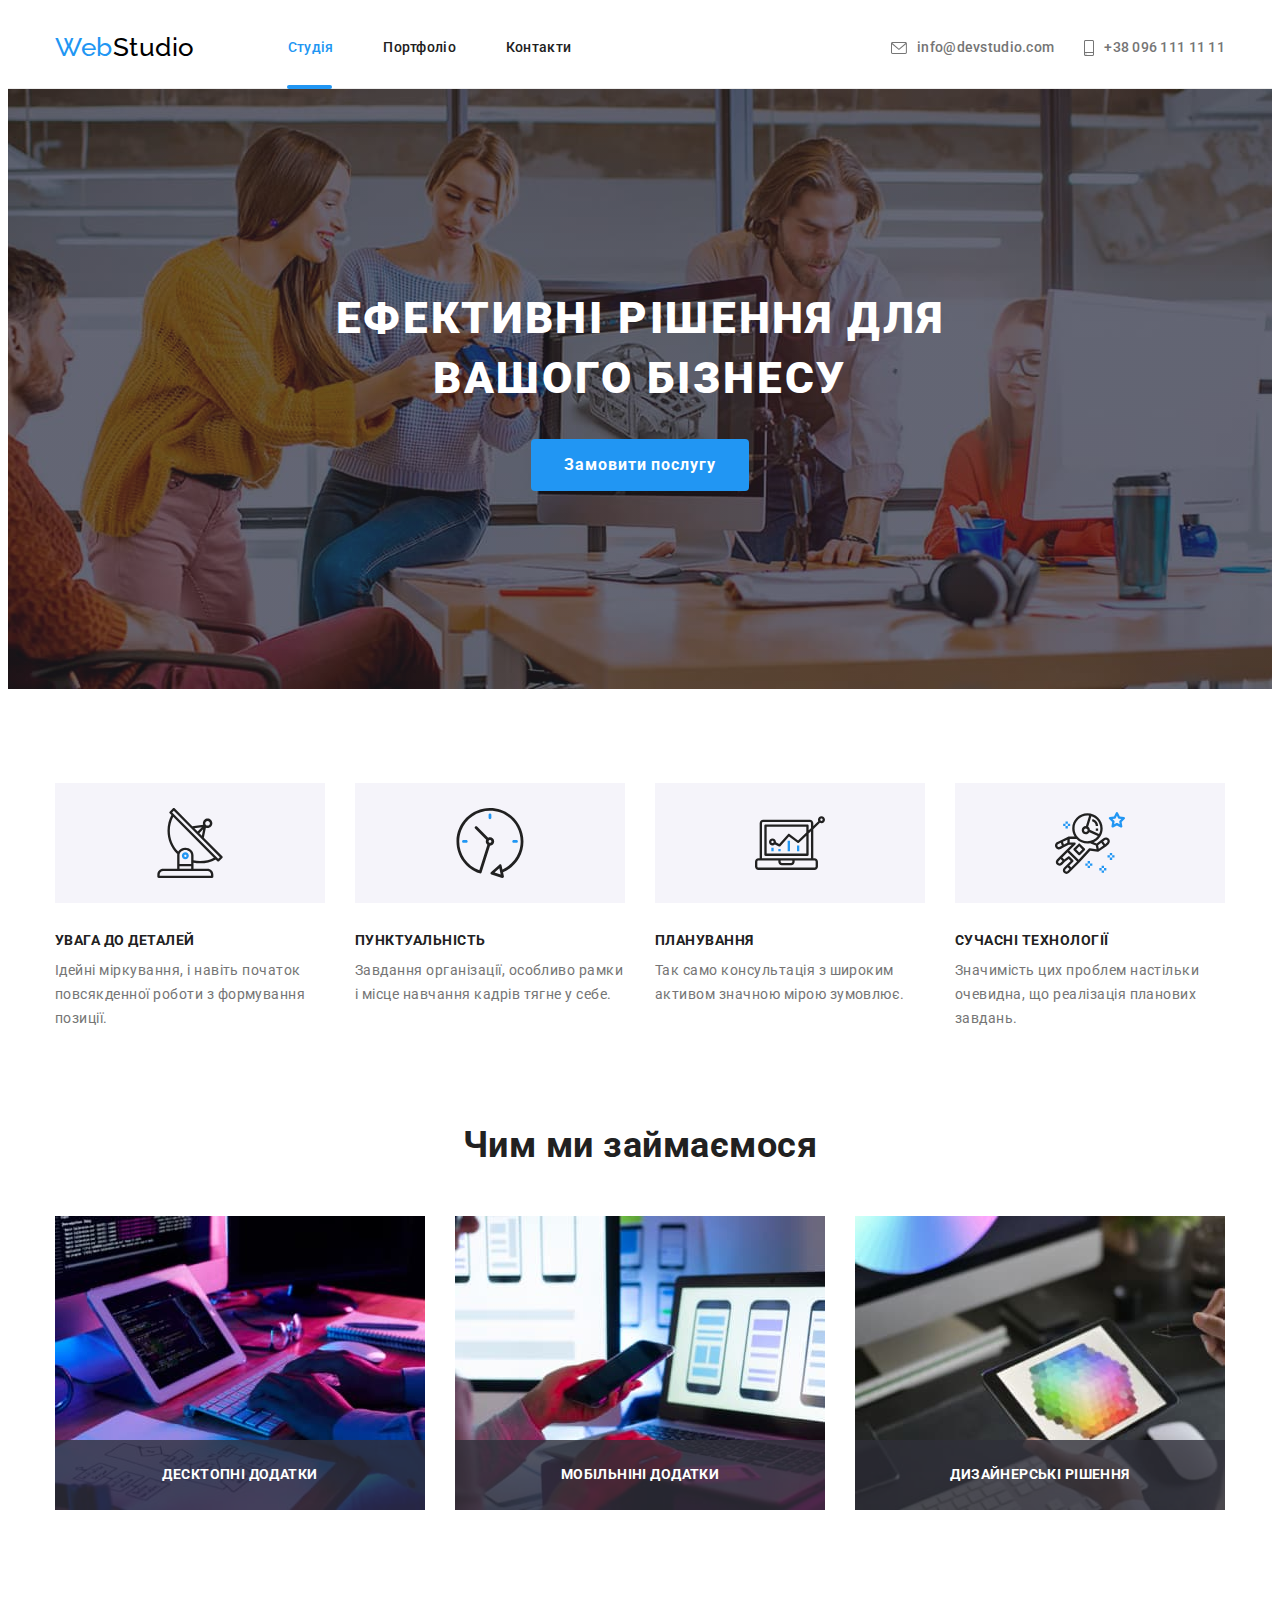
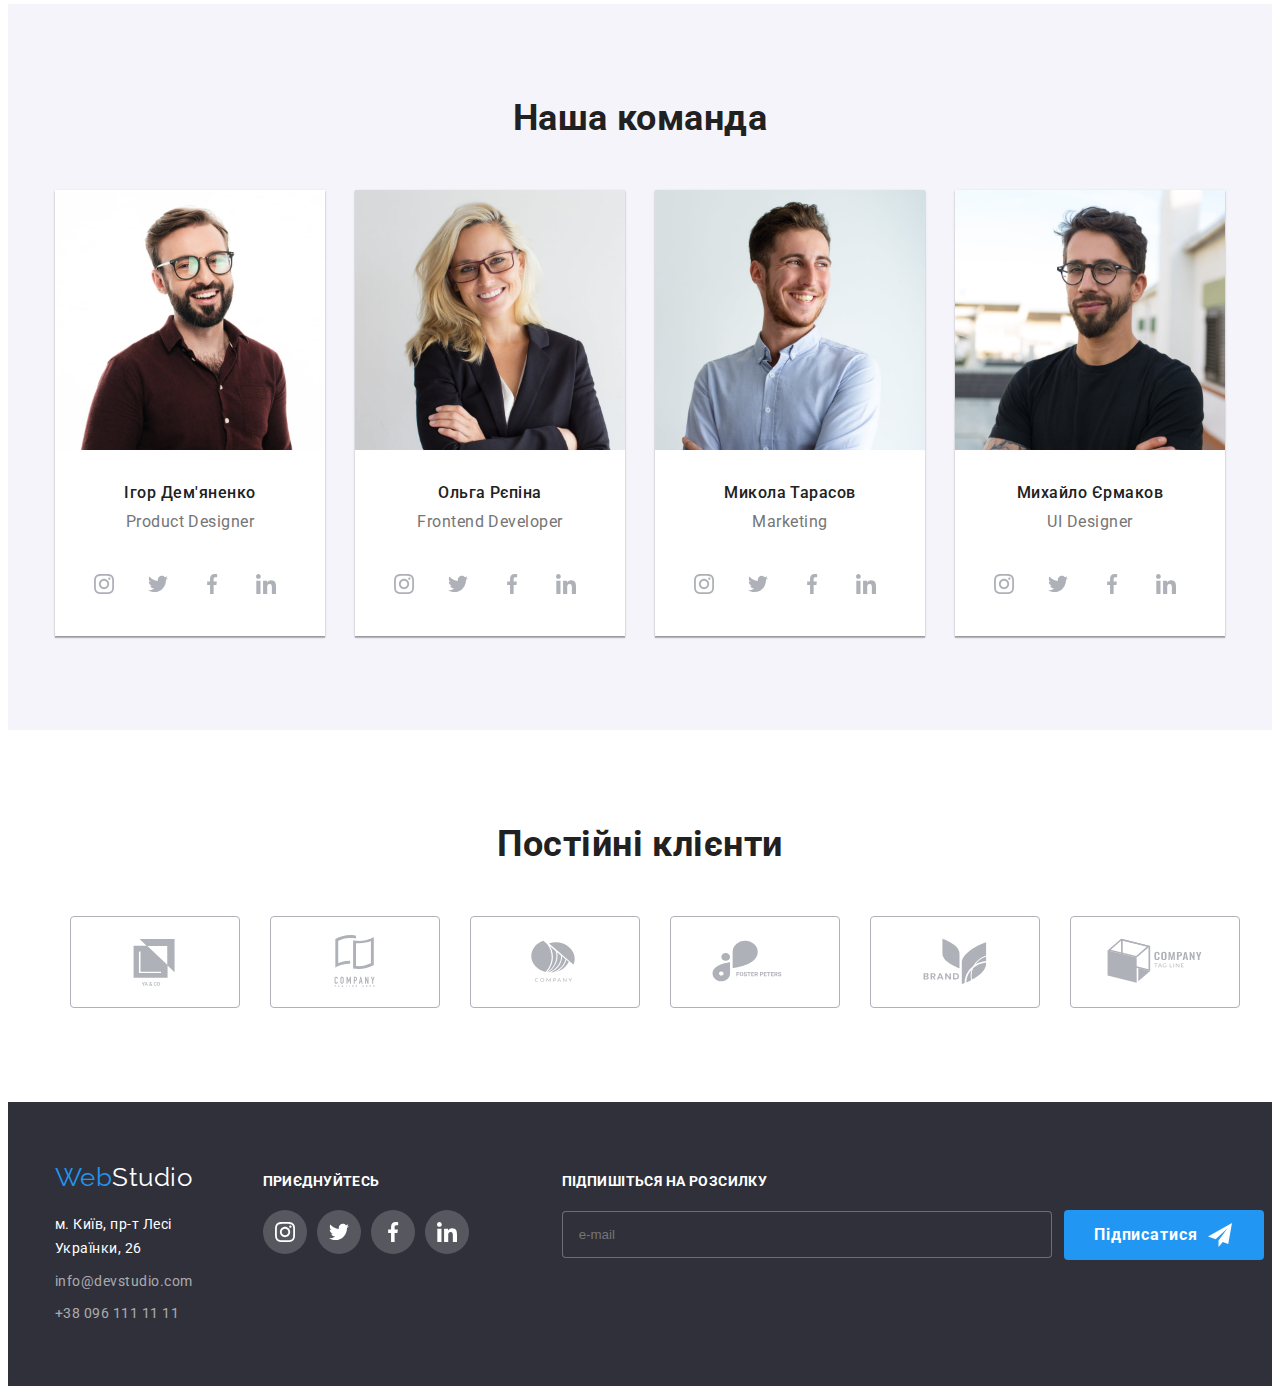
==== index.html @ 470ae4d2 "hw" ====
<!DOCTYPE html>
<html lang="uk">
  <head>
    <meta charset="UTF-8" />
    <meta http-equiv="X-UA-Compatible" content="IE=edge" />
    <meta name="viewport" content="width=device-width, initial-scale=1.0" />
    <title>Document</title>
    <link rel="preconnect" href="https://fonts.googleapis.com" />
    <link rel="preconnect" href="https://fonts.gstatic.com" crossorigin />
    <link
      href="https://fonts.googleapis.com/css2?family=Raleway:wght@700&family=Roboto:wght@400;500;700;900&display=swap"
      rel="stylesheet"
    />
    <link
      rel="stylesheet"
      href="https://cdnjs.cloudflare.com/ajax/libs/modern-normalize/1.1.0/modern-normalize.min.css"
      integrity="sha512-wpPYUAdjBVSE4KJnH1VR1HeZfpl1ub8YT/NKx4PuQ5NmX2tKuGu6U/JRp5y+Y8XG2tV+wKQpNHVUX03MfMFn9Q=="
      crossorigin="anonymous"
      referrerpolicy="no-referrer"
    />
    <link rel="stylesheet" href="./css/styles.css" />
  </head>
  <body>
    <header class="page-header">
      <div class="conteiner main-nav">
        <nav class="site-nav">
          <a href="./index.html" class="logo"><span>Web</span>Studio</a>
          <ul class="site-nav list">
            <li class="site-nav item">
              <a href="./index.html" class="link current">Студія</a>
            </li>
            <li class="site-nav item">
              <a class="site-nav link" href="./portfolio.html">Портфоліо</a>
            </li>
            <li class="site-nav item">
              <a class="site-nav link" href="#">Контакти</a>
            </li>
          </ul>
        </nav>
        <div class="auth-nav">
          <ul class="auth-nav list">
            <li class="auth-nav item">
              <a href="mailto:info@devstudio.com" class="auth-nav link"
                ><svg class="icon-envelope" widht="16" height="12">
                  <use href="./image/sprite.svg#icon-envelope"></use></svg>info@devstudio.com
              </a>
            </li>
            <li class="auth-nav item">
              <a href="tel:+380961111111" class="auth-nav link"
                ><svg class="icon-smartphone" widht="10" height="16">
                  <use href="./image/sprite.svg#icon-smartphone"></use></svg>+38 096 111 11 11
              </a>
            </li>
          </ul>
        </div>
      </div>
    </header>
    <div class="conteiner"></div>
    <!--Main-->
    <main>
      <!--Main content-->
      <!--Герой-->
      <section class="section-hero">
        <div class="conteiner">
          <h1 class="hero-title">ЕФЕКТИВНІ РІШЕННЯ ДЛЯ ВАШОГО БІЗНЕСУ</h1>
          <button data-modal-open type="button" class="button studio">
            Замовити послугу
          </button>
        </div>
      </section>
      <!--УВАГА ДО ДЕТАЛЕЙ-->
      <section class="section-features">
        <div class="conteiner">
          <h2 class="visually-hidden">Наші Особливості</h2>
          <ul class="features-list list">
            <li class="features-item">
              <div class="features-social">
                <svg class="icon-features" widht="70" heigth="70">
                  <use href="./image/sprite.svg#icon-antenna"></use>
                </svg>
              </div>
              <h3 class="title">увага до деталей</h3>
              <p class="text">
                Ідейні міркування, і навіть початок повсякденної роботи з
                формування позиції.
              </p>
            </li>
            <li class="features-item">
              <div class="features-social">
                <svg class="icon-features" widht="70" heigth="70">
                  <use href="./image/sprite.svg#icon-clock"></use>
                </svg>
              </div>
              <h3 class="title">пунктуальність</h3>
              <p class="text">
                Завдання організації, особливо рамки і місце навчання кадрів
                тягне у себе.
              </p>
            </li>
            <li class="features-item">
              <div class="features-social">
                <svg class="icon-features" widht="70" heigth="70">
                  <use href="./image/sprite.svg#icon-diagram"></use>
                </svg>
              </div>
              <h3 class="title">планування</h3>
              <p class="text">
                Так само консультація з широким активом значною мірою зумовлює.
              </p>
            </li>
            <li class="features-item">
              <div class="features-social">
                <svg class="icon-features" widht="70" heigth="70">
                  <use href="./image/sprite.svg#icon-astronaut"></use>
                </svg>
              </div>
              <h3 class="title">сучасні технології</h3>
              <p class="text">
                Значимість цих проблем настільки очевидна, що реалізація
                планових завдань.
              </p>
            </li>
          </ul>
        </div>
      </section>
      <!--Чим ми займаємося-->
      <section class="section-img">
        <div class="conteiner">
          <h3 class="section-title">Чим ми займаємося</h3>
          <ul class="img list">
            <li class="img-item">
              <div class="label">
                <img
                  src="./image/box11.jpg"
                  alt="Стіл з клавіатурою"
                  width="370"
                />
                <div class="label-box">
                  <p class="label-text">десктопні додатки</p>
                </div>
              </div>
            </li>
            <li class="img-item">
              <div class="label">
                <img
                  src="./image/box2.jpg"
                  alt="Ноутбук і телефон"
                  width="370"
                />
                <div class="label-box">
                  <p class="label-text">мобільніні додатки</p>
                </div>
              </div>
            </li>
            <li class="img-item">
              <div class="label">
                <img src="./image/box3.jpg" alt="Планшет" width="370" />
                <div class="label-box">
                    <p class="label-text">дизайнерські рішення</p>
                </div>
              </div>
            </li>
          </ul>
        </div>
      </section>
      <!--Наша команда-->
      <section class="section-work">
        <div class="conteiner">
          <h2 class="section-title">Наша команда</h2>
          <ul class="work-list list">
            <li class="work-item">
              <img
                class="work-img"
                src="./image/teamcard1.jpg"
                alt="Ігор Дем'яненко"
                width="270"
              />
              <h3 class="title">Ігор Дем'яненко</h3>
              <p class="text">Product Designer</p>
              <div class="studio-item-content">
                <ul class="studio-social-list list">
                  <li class="studio-social-items">
                    <a class="studio-social-links" href="">
                      <svg class="studio-social-icon" widht="20" heigth="20">
                        <use href="./image/sprite.svg#icon-instagram"></use>
                      </svg>
                    </a>
                  </li>
                  <li class="studio-social-items">
                    <a class="studio-social-links" href="">
                      <svg class="studio-social-icon" widht="20" heigth="20">
                        <use href="./image/sprite.svg#icon-twitter"></use>
                      </svg>
                    </a>
                  </li>
                  <li class="studio-social-items">
                    <a class="studio-social-links" href="">
                      <svg class="studio-social-icon" widht="20" heigth="20">
                        <use href="./image/sprite.svg#icon-facebook"></use>
                      </svg>
                    </a>
                  </li>
                  <li class="studio-social-items">
                    <a class="studio-social-links" href="">
                      <svg class="studio-social-icon" widht="20" heigth="20">
                        <use href="./image/sprite.svg#icon-linkedin"></use>
                      </svg>
                    </a>
                  </li>
                </ul>
              </div>
            </li>
            <li class="work-item">
              <img
                class="work-img"
                src="./image/teamcard2.jpg"
                alt="Ольга Рєпіна"
                width="270"
              />
              <h3 class="title">Ольга Рєпіна</h3>
              <p class="text">Frontend Developer</p>
              <div class="studio-item-content">
                <ul class="studio-social-list list">
                  <li class="studio-social-items">
                    <a class="studio-social-links" href="">
                      <svg class="studio-social-icon" widht="20" heigth="20">
                        <use href="./image/sprite.svg#icon-instagram"></use>
                      </svg>
                    </a>
                  </li>
                  <li class="studio-social-items">
                    <a class="studio-social-links" href="">
                      <svg class="studio-social-icon" widht="20" heigth="20">
                        <use href="./image/sprite.svg#icon-twitter"></use>
                      </svg>
                    </a>
                  </li>
                  <li class="studio-social-items">
                    <a class="studio-social-links" href="">
                      <svg class="studio-social-icon" widht="20" heigth="20">
                        <use href="./image/sprite.svg#icon-facebook"></use>
                      </svg>
                    </a>
                  </li>
                  <li class="studio-social-items">
                    <a class="studio-social-links" href="">
                      <svg class="studio-social-icon" widht="20" heigth="20">
                        <use href="./image/sprite.svg#icon-linkedin"></use>
                      </svg>
                    </a>
                  </li>
                </ul>
              </div>
            </li>
            <li class="work-item">
              <img
                class="work-img"
                src="./image/teamcard3.jpg"
                alt="Микола Тарасов"
                width="270"
              />
              <h3 class="title">Микола Тарасов</h3>
              <p class="text">Marketing</p>
              <div class="studio-item-content">
                <ul class="studio-social-list list">
                  <li class="studio-social-items">
                    <a class="studio-social-links" href="">
                      <svg class="studio-social-icon" widht="20" heigth="20">
                        <use href="./image/sprite.svg#icon-instagram"></use>
                      </svg>
                    </a>
                  </li>
                  <li class="studio-social-items">
                    <a class="studio-social-links" href="">
                      <svg class="studio-social-icon" widht="20" heigth="20">
                        <use href="./image/sprite.svg#icon-twitter"></use>
                      </svg>
                    </a>
                  </li>
                  <li class="studio-social-items">
                    <a class="studio-social-links" href="">
                      <svg class="studio-social-icon" widht="20" heigth="20">
                        <use href="./image/sprite.svg#icon-facebook"></use>
                      </svg>
                    </a>
                  </li>
                  <li class="studio-social-items">
                    <a class="studio-social-links" href="">
                      <svg class="studio-social-icon" widht="20" heigth="20">
                        <use href="./image/sprite.svg#icon-linkedin"></use>
                      </svg>
                    </a>
                  </li>
                </ul>
              </div>
            </li>
            <li class="work-item">
              <img
                class="work-img"
                src="./image/teamcard4.jpg"
                alt="Михайло Єрмаков"
                width="270"
              />
              <h3 class="title">Михайло Єрмаков</h3>
              <p class="text">UI Designer</p>
              <div class="studio-item-content">
                <ul class="studio-social-list list">
                  <li class="studio-social-items">
                    <a class="studio-social-links" href="">
                      <svg class="studio-social-icon" widht="20" heigth="20">
                        <use href="./image/sprite.svg#icon-instagram"></use>
                      </svg>
                    </a>
                  </li>
                  <li class="studio-social-items">
                    <a class="studio-social-links" href="">
                      <svg class="studio-social-icon" widht="20" heigth="20">
                        <use href="./image/sprite.svg#icon-twitter"></use>
                      </svg>
                    </a>
                  </li>
                  <li class="studio-social-items">
                    <a class="studio-social-links" href="">
                      <svg class="studio-social-icon" widht="20" heigth="20">
                        <use href="./image/sprite.svg#icon-facebook"></use>
                      </svg>
                    </a>
                  </li>
                  <li class="studio-social-items">
                    <a class="studio-social-links" href="">
                      <svg class="studio-social-icon" widht="20" heigth="20">
                        <use href="./image/sprite.svg#icon-linkedin"></use>
                      </svg>
                    </a>
                  </li>
                </ul>
              </div>
            </li>
          </ul>
        </div>
      </section>
      <!-- Постійні клієнти -->
      <section class="section-client">
        <div class="conteiner">
          <h2 class="section-title">Постійні клієнти</h2>
          <ul class="client-list list">
            <li class="client-item">
              <a class="client-link" href="">
                <svg class="icon-client" widht="106" heigth="60">
                  <use href="./image/sprite.svg#icon-Logo1"></use>
                </svg>
              </a>
            </li>
            <li class="client-item">
              <a class="client-link" href="">
                <svg class="icon-client" widht="106" heigth="60">
                  <use href="./image/sprite.svg#icon-Logo2"></use>
                </svg>
              </a>
            </li>
            <li class="client-item">
              <a class="client-link" href="">
                <svg class="icon-client" widht="106" heigth="60">
                  <use href="./image/sprite.svg#icon-Logo3"></use>
                </svg>
              </a>
            </li>
            <li class="client-item">
              <a class="client-link" href="">
                <svg class="icon-client" widht="106" heigth="60">
                  <use href="./image/sprite.svg#icon-Logo4"></use>
                </svg>
              </a>
            </li>
            <li class="client-item">
              <a class="client-link" href="">
                <svg class="icon-client" widht="106" heigth="60">
                  <use href="./image/sprite.svg#icon-Logo5"></use>
                </svg>
              </a>
            </li>
            <li class="client-item">
              <a class="client-link" href="">
                <svg class="icon-client" widht="106" heigth="60">
                  <use href="./image/sprite.svg#icon-Logo6"></use>
                </svg>
              </a>
            </li>
          </ul>
        </div>
      </section>
    </main>
    <!--Footer-->
    <footer class="footer">
      <div class="conteiner social">
        <div class="footer-social">
          <a href="./index.html" class="logo footer"><span>Web</span>Studio</a>
          <address class="address">
            <ul class="footer list">
              <li class="footer-item">
                <a
                  href="https://goo.gl/maps/CPtrU1FHBa2aNyZL9"
                  target="_blank"
                  rel="noopener noreferrer nofollow"
                  class="link"
                  >м. Київ, пр-т Лесі Українки, 26</a
                >
              </li>
              <li class="footer-item">
                <a href="mailto:info@devstudio.com" lang="en" class="link-info"
                  >info@devstudio.com</a
                >
              </li>
              <li class="footer-item">
                <a href="tel:+380961111111" class="link-info"
                  >+38 096 111 11 11</a
                >
              </li>
            </ul>
          </address>
        </div>
        <div class="footer-social second">
          <p class="footer-social-title">приєднуйтесь</p>
          <ul class="footer-social-list list">
            <li class="footer-social-items">
              <a class="footer-social-link" href="">
                <svg class="footer-social-icon" widht="20" heigth="20">
                  <use href="./image/sprite.svg#icon-instagram"></use>
                </svg>
              </a>
            </li>
            <li class="footer-social-items">
              <a class="footer-social-link" href="">
                <svg class="footer-social-icon" widht="20" heigth="20">
                  <use href="./image/sprite.svg#icon-twitter"></use>
                </svg>
              </a>
            </li>
            <li class="footer-social-items">
              <a class="footer-social-link" href="">
                <svg class="footer-social-icon" widht="20" heigth="20">
                  <use href="./image/sprite.svg#icon-facebook"></use>
                </svg>
              </a>
            </li>
            <li class="footer-social-items">
              <a class="footer-social-link" href="">
                <svg class="footer-social-icon" widht="20" heigth="20">
                  <use href="./image/sprite.svg#icon-linkedin"></use>
                </svg>
              </a>
            </li>
          </ul>
        </div>
        <form class="footer-form-contact">
        <p class="footer-contact-title">підпишіться на розсилку</p>
        <div class="footer-contact">
        <label for="name"></label>
        <input class="footer-input" type="text" name="e-mail" id="e-mail" placeholder="e-mail" class="footer-contact-mail" />
        <button type="submit" class="footer-btn">Підписатися
          <svg class="icon-send">
            <use href="./image/sprite.svg#icon-send" 
            width="24" 
            height="24"></use>
          </svg>
        </button>
      </div>
      </form>
      </div>
    </footer>
    <div class="backdrop is-hidden" data-modal>
      <div class="modal">
        <form class="form">
          <h2 class="form-title">Залиште свої дані, ми вам передзвонимо</h2>
          <div class="form-group">
            <label for="name" class="form-label">Ім'я</label>
            <input class="form-input" type="text" name="name" id="name" />
          <svg class="icon-modal">
            <use href="./image/sprite.svg#icon-person" 
            width="18" 
            height="18">
          </use>
          </svg>
          </div>
          <div class="form-group">
          <label for="tel" class="form-label">Телефон</label>
          <input class="form-input" type="text" name="tel" id="tel">
          <svg class="icon-modal">
            <use href="./image/sprite.svg#icon-phone" 
            width="18" 
            height="18">
          </use>
          </svg>
          </div> 
          <div class="form-group">
          <label for="e-mail" class="form-label">Пошта</label>
          <input class="form-input" type="text" name="e-mail" id="e-mail" />
          <svg class="icon-modal">
            <use href="./image/sprite.svg#icon-email" 
            width="18" 
            height="18">
          </use>
          </svg>
          </div> 
          <div class="form-group">
          <label class="form-comment" for="comment" class="form-label">Коментар</label>
          <textarea class="textarea" 
          name="comment" id="comment" rows="10" 
          placeholder="Введіть текст"></textarea>
          </div>
          <label class="form-checkbox">
          <input  class="checkbox" type="checkbox" name="" value="" />
          <span class="icon"></span>
          <label for="" class="checkbox-text">Погоджуюся з розсилкою та приймаю
            <a class="checkbox-link"  href="">Умови договору</a></label>
          </label>
          <div class="submit">
          <button class="submit-btn" type="submit">Відправити</button>
          </div>
        </form>
        <button type="button" class="modal-btn" data-modal-close>
          <svg class="icon-close">
            <use
              href="./image/sprite.svg#icon-close"
              width="18"
              height="18"
            ></use>
          </svg>
        </button>
      </div>
    </div>
    <script src="./modal/modal.js"></script>
  </body>
</html>
---- css/styles.css ----
/* Styles Index */

/*колір основного тексту-заголовки #212121 */
/*вторинний колір тексту #757575 */
/*білий #FFFFFF */
/*голубий акцент кнопка #2196F3 */
/*голубий та чорний верх лого #2196F3 #000000 */
/*голубий та білий низ лого #2196F3 #FFFFFF*/
/*  */

:root {
  --primary-text-color: #757575;
  --title-text-color: #212121;
  --accent-color: #2196f3;
  --primary-bg-color: #ffffff;
  --primary-section-color: #f5f5f5;
  --section-bg-color: #f5f4fa;
  --logo-color: #000000;
  --section-color: #2f303a;
  --footer-link-color: rgba(255, 255, 255, 0.6);
  --button-color: #188ce8;
  --border-color: #eeeeee;
  --header-border-color: #ececec;
  --social-color: #afb1b8;
  --transition-time: 250ms cubic-bezier(0.4, 0, 0.2, 1);
}

p,
h1,
h2,
h3,
h4,
h5,
h6 {
  margin: 0;
}

ul {
  margin: 0;
  padding-left: 0;
}

address {
  font-style: normal;
}

html {
  box-sizing: border-box;
}
*,
*::before,
*::after {
  box-sizing: inherit;
}
.conteiner {
  max-width: 1200px;
  padding-left: 15px;
  padding-right: 15px;
  margin-left: auto;
  margin-right: auto;
  /* outline: 2px solid aqua; */
}

body {
  background-color: var(--primary-bg-color);
  color: var(--primary-text-color);
  font-family: "Roboto", sans-serif;
  letter-spacing: 0.03em;
}

.logo {
  padding-top: 24px;
  padding-bottom: 25px;
  color: var(--logo-color);
  font-family: "Raleway", sans-serif;
  font-size: 26px;
  line-height: 1.19;
  text-decoration: none;
}
.site-nav .logo {
  color: var(--logo-color);
  font-family: "Raleway", sans-serif;
  font-size: 26px;
  line-height: 1.19;
  text-decoration: none;
}
.logo > span {
  color: var(--accent-color);
}

.logo > span {
  color: var(--accent-color);
}

.list {
  list-style: none;
  text-decoration: none;
  padding: 0;
  margin: 0;
}

.visually-hidden {
  position: absolute;
  white-space: nowrap;
  width: 1px;
  height: 1px;
  overflow: hidden;
  border: 0;
  padding: 0;
  clip-path: inset(100%);
  clip: rect(0 0 0 0);
  margin: -1px;
}
/* Page haader /////////////////// */
.page-header {
  border-bottom: 1px solid var(--header-border-color);
}

/* //////////////////////////////////////////////////// */
/* Site Nav */

.main-nav {
  display: flex;
  align-items: center;
}

.site-nav {
  display: flex;
  align-items: center;
}

.site-nav .logo {
  display: flex;
  margin-right: 93px;
}

.site-nav .list {
  display: flex;
  /* gap: 50px; */
}

.site-nav.item {
  margin-right: 50px;
}
.site-nav.item:last-child {
  margin-right: 0;
}

.site-nav.link {
  display: block;
  padding-top: 32px;
  padding-bottom: 32px;
  transition: transform var(--transition-time), color var(--transition-time);
}

.site-nav.link {
  transition: color var(--transition-time);
}

.link.current {
  position: relative;
}

.current::after {
  content: "";
  position: absolute;
  left: 0px;
  top: 78px;
  display: block;
  margin: -1px;
  width: 100%;
  height: 4px;
  background: #2196f3;
  border-radius: 2px;
  transition: transform var(--transition-time);
}

.site-nav a {
  color: var(--title-text-color);
  font-weight: 500;
  font-size: 14px;
  line-height: 1.14;
  letter-spacing: 0.02em;
  text-decoration: none;
  transition: transform var(--transition-time), color var(--transition-time);
}

.site-nav .link.current {
  display: block;
  padding-top: 32px;
  padding-bottom: 32px;
  color: var(--accent-color);
}

.site-nav .link.current:hover,
.site-nav .link.current:focus {
  color: inherit;
  color: var(--accent-color);
}

.site-nav .link:hover,
.site-nav .link:focus {
  color: var(--accent-color);
}

.auth-nav {
  display: flex;
  align-items: center;
  margin-left: auto;
}

.auth-nav .item + .item {
  margin-left: 30px;
}

.auth-nav a {
  display: flex;
  align-items: center;
  font-weight: 500;
  font-size: 14px;
  line-height: 1.14;
  letter-spacing: 0.02em;
  color: var(--primary-text-color);
  text-decoration: none;
  transition: transform var(--transition-time), color var(--transition-time);
}

.auth-nav .item {
  font-weight: 500;
  font-size: 14px;
  line-height: 1.14;
  letter-spacing: 0.02em;
  color: var(--primary-text-color);
  text-decoration: none;
}

.icon-envelope {
  width: 16px;
  height: 12px;
  margin-right: 10px;
  fill: var(--primary-text-color);
  transition: transform var(--transition-time), fill var(--transition-time);
}

.icon-smartphone {
  width: 10px;
  height: 16px;
  margin-right: 10px;
  fill: var(--primary-text-color);
  transition: transform var(--transition-time), fill var(--transition-time);
}

.auth-nav .link:hover,
.auth-nav .link:focus {
  color: var(--accent-color);
}

.auth-nav .link:hover .icon-envelope,
.auth-nav .link:focus .icon-envelope,
.auth-nav .link:hover .icon-smartphone,
.auth-nav .link:focus .icon-smartphone {
  fill: var(--accent-color);
}

/* hero */
.section-hero {
  max-width: 1600px;
  height: 600px;
  padding: 200px 0;
  margin-left: auto;
  margin-right: auto;
  text-align: center;
  background-color: var(--section-color);
  background-image: linear-gradient(
      rgba(47, 48, 58, 0.4),
      rgba(47, 48, 58, 0.4)
    ),
    url("../image/studio.jpg");
  background-repeat: no-repeat;
  background-position: center;
  background-size: cover;
}

.hero-title {
  margin-top: 0;
  margin-bottom: 30px;
  margin-left: auto;
  margin-right: auto;
  max-width: 696px;
  color: var(--primary-bg-color);
  font-weight: 900;
  font-size: 44px;
  line-height: 1.36;
  text-align: center;
  letter-spacing: 0.06em;
}

/* Чим ми займаємося//////section-img */

.img.list {
  display: flex;
}

.img-item {
  width: 370px;
  margin-right: 30px;
  margin-bottom: 0;
}

.img-item:nth-child(3n) {
  margin-right: 0;
}

.section-img {
  padding-top: 94px;
  padding-bottom: 94px;
  background-color: var(--primary-bg-color);
}

.section-title {
  margin-top: 0;
  margin-bottom: 50px;
  color: var(--title-text-color);
  font-weight: 700;
  font-size: 36px;
  line-height: 1.16;
  text-align: center;
}

.label {
  display: block;
  position: relative;
  width: 374px;
  height: 294px;
}

.label-box {
  display: flex;
  align-items: center;
  justify-content: center;
  width: 370px;
  height: 70px;
  position: absolute;
  bottom: 0%;
  transform: translate(0%);
  background: rgba(47, 48, 58, 0.8);
}

.label-text {
  font-family: "Roboto";
  font-style: normal;
  font-weight: 700;
  font-size: 14px;
  line-height: 1.14;
  text-align: center;
  justify-content: center;
  letter-spacing: 0.03em;
  text-transform: uppercase;
  color: var(--primary-bg-color);
}

/* features */

.features-social {
  display: flex;
  justify-content: center;
  align-items: center;
  width: 270px;
  height: 120px;
  background-color: var(--section-bg-color);
}

.icon-features {
  display: inline-block;
  align-items: center;
  width: 70px;
  height: 70px;
  border-radius: 4px;
}

.features-list {
  display: flex;
}

.features-item {
  width: 270px;
  /* height: 120px; */
  margin-right: 30px;
}

.features-item:nth-child(4n) {
  margin-right: 0;
}

.section-features {
  padding-top: 94px;
  /* padding-bottom: 94px; */
}

.features-list .title {
  margin-top: 30px;
  margin-bottom: 10px;
  width: 270px;
  color: var(--title-text-color);
  font-weight: 700;
  font-size: 14px;
  line-height: 1.14;
  text-transform: uppercase;
}

.features-list .text {
  width: 270px;
  font-size: 14px;
  line-height: 1.71;
}

/* work */

.studio-item-content {
  display: flex;
  justify-content: center;
  margin-bottom: 30px;
}

.studio-social-list.list {
  display: flex;
}

.studio-social-items {
  margin-right: 10px;
  display: flex;
  justify-content: center;
  align-items: center;
  padding: 0;
  border: none;
  width: 44px;
  height: 44px;
  border-radius: 50%;
  fill: var(--social-color);
  background-color: transparent;
}

.studio-social-links {
  display: flex;
  justify-content: center;
  align-items: center;
  width: 44px;
  height: 44px;
  border-radius: 50%;
  background-color: transparent;
  transition: background-color var(--transition-time);
}

.studio-social-icon {
  display: flex;
  align-items: center;
  justify-content: center;
  width: 20px;
  height: 20px;
  fill: var(--social-color);
  transition: fill var(--transition-time);
}

.studio-social-links:hover,
.studio-social-links:focus,
.studio-social-items:hover,
.studio-social-items:focus {
  background-color: var(--accent-color);
}

.studio-social-links:hover .studio-social-icon,
.studio-social-links:focus .studio-social-icon {
  fill: var(--primary-bg-color);
}

.work-list.list {
  display: flex;
}

.work-list .title {
  margin-bottom: 10px;
  font-weight: 500;
  font-size: 16px;
  line-height: 1.18;
  color: var(--title-text-color);
}

.work-list .text {
  margin-bottom: 30px;
  font-size: 16px;
  line-height: 1.18;
  color: var(--primary-text-color);
}

.work-item {
  text-align: center;
  margin-right: 30px;
  background-color: var(--primary-bg-color);
  box-shadow: 0px 1px 3px rgba(0, 0, 0, 0.12), 0px 1px 1px rgba(0, 0, 0, 0.14),
    0px 2px 1px rgba(0, 0, 0, 0.2);
}

.work-img {
  width: 270px;
  margin-bottom: 30px;
}

.work-item:nth-child(4n) {
  margin-right: 0;
}

.section-work {
  /* display: inline-block; */
  padding-top: 94px;
  padding-bottom: 94px;
  background-color: var(--section-bg-color);
}

/* Постійні Клієнти ////////////////////////////////////////////////// */

.section-client {
  padding-top: 94px;
  padding-bottom: 94px;
  /* background: #F5F5F5; */
}

.client-list {
  display: flex;
  justify-content: center;
  /* gap: 30px; */
}

.client-link {
  display: flex;
  justify-content: center;
  align-items: center;
  min-width: 170px;
  min-height: 92px;
  border: 1px solid var(--social-color);
  border-radius: 4px;
  cursor: pointer;
  transition: border-color var(--transition-time);
}

.icon-client {
  display: flex;
  justify-content: center;
  align-items: center;
  min-width: 106px;
  height: 60px;
  cursor: pointer;
  fill: var(--social-color);
  transition: fill var(--transition-time);
}

.client-item {
  display: flex;
  justify-content: center;
  align-items: center;
  margin-left: 30px;
  min-width: 170px;
  min-height: 92px;
  cursor: pointer;
  /* background: #F5F5F5; */
}

.client-link:hover .icon-client,
.client-link:focus .icon-client {
  fill: var(--accent-color);
}

.client-link:hover,
.client-link:focus {
  border-color: var(--accent-color);
}

/* button */
.button {
  display: inline-block;
  border-radius: 4px;
  border: 1px solid transparent;
  font-family: inherit;
  text-align: center;
  cursor: pointer;
}

.button.studio {
  padding: 10px 32px;
  min-width: 216px;
  font-weight: 700;
  font-size: 16px;
  line-height: 1.87;
  letter-spacing: 0.06em;
  color: var(--primary-bg-color);
  background-color: var(--accent-color);
  transition: background-color var(--transition-time);
}

.section-hero .button:hover,
.section-hero .button:focus {
  background-color: var(--button-color);
}

/* footer */
.footer-social {
  margin-right: 70px;
  align-items: baseline;
  flex-direction: column;
}

.footer-social.second {
  margin: 0;
}

.conteiner.social {
  display: flex;
  align-items: baseline;
}

.footer-social-list.list {
  display: flex;
  align-items: center;
}

.footer-social-items {
  margin-right: 10px;
  display: flex;
  justify-content: center;
  align-items: center;
  border: none;
  width: 44px;
  height: 44px;
  fill: var(--primary-bg-color);
  border-radius: 50%;
  background-color: rgba(255, 255, 255, 0.1);
}

.footer-social-items:last-child {
  margin-right: 0;
}

.footer-social-link {
  display: flex;
  justify-content: center;
  align-items: center;
  width: 100%;
  height: 100%;
  fill: var(--primary-bg-color);
  border-radius: 50%;
  background-color: rgba(255, 255, 255, 0.1);
  transition: background-color var(--transition-time);
}

.footer-social-icon {
  width: 20px;
  height: 20px;
  fill: var(--primary-bg-color);
}

.footer-social-link:hover,
.footer-social-link:focus {
  background-color: var(--accent-color);
}

.footer-social-title {
  font-family: "Roboto";
  font-style: normal;
  font-weight: 700;
  font-size: 14px;
  line-height: 1.14;
  letter-spacing: 0.03em;
  text-transform: uppercase;
  color: var(--primary-bg-color);
}

.footer .link {
  font-style: normal;
  font-size: 14px;
  line-height: 1.71;
  color: var(--primary-bg-color);
  text-decoration: none;
}

.footer .link-info {
  font-style: normal;
  font-size: 14px;
  line-height: 1.71;
  color: var(--footer-link-color);
  text-decoration: none;
  transition: color var(--transition-time);
}
.link-info:hover,
.link-info:focus {
  color: var(--accent-color);
}

.logo {
  color: var(--primary-bg-color);
}

.logo.footer {
  padding-top: 0px;
  padding-bottom: 0px;
}

.footer {
  padding-top: 60px;
  padding-bottom: 60px;
  background-color: var(--section-color);
}

.footer-item {
  margin-bottom: 9px;
}

.footer-item:last-child {
  margin-bottom: 0;
}

.footer .list {
  padding: 0;
  margin-top: 20px;
}

.footer .link {
  transition: color var(--transition-time);
}

.footer .link:hover,
.footer .link:focus {
  color: var(--accent-color);
}

.icon-send {
  width: 24px;
  height: 24px;
  margin-left: 10px;
}

.footer-contact-title {
font-family: 'Roboto';
font-style: normal;
font-weight: 700;
font-size: 14px;
line-height: 1.14;
letter-spacing: 0.03em;
text-transform: uppercase;
  color: var(--primary-bg-color);
}

.footer-btn {
  width: 200px;
  height: 50px;
  padding-top: 10px;
  padding-bottom: 10px;
  padding-left: 28px;
  margin-left: 12px;
  background-color: var(--accent-color);
  border-radius: 4px;
  border-color: transparent;
  font-family: 'Roboto';
  font-style: normal;
  font-weight: 700;
  font-size: 16px;
  line-height: 1.88;
  display: flex;
  align-items: center;
  text-align: center;
  letter-spacing: 0.06em;
  color: var(--primary-bg-color);
}

.footer-contact {
    margin-top: 20px;
    display: flex;
    align-items: center;
    justify-content: center;
   
}

.footer-form-contact {
  display: block;
  margin-left: 93px;
}

.contact-form {
   align-items: baseline;
    flex-direction: column;
  
}

.footer-input {
  padding-top: 15px;
  padding-bottom: 15px;
  padding-left: 16px;
  padding-right: 295px;
  border: 0;
  box-sizing: border-box;
  border: 1px solid rgba(255, 255, 255, 0.3);
  border-radius: 4px;
  background: #2F303A;
}

.footer-contact-mail {
  width: 358px;
  height: 50px;
  background-color: transparent;
  border: 1px solid rgba(255, 255, 255, 0.3);
  border-radius: 4px;
}

.backdrop {
  position: fixed;
  top: 0;
  width: 100%;
  height: 100%;
  background-color: rgba(0, 0, 0, 0.2);
  transition: opacity var(--transition-time) visibility var(--transition-time);
}

.modal {
  position: absolute;
  top: 50%;
  left: 50%;
  transform: translate(-50%, -50%) scaleX(1);
  transition: transform var(--transition-time);
  width: 528px;
  min-height: 581px;
  background-color: var(--primary-bg-color);
}

.backdrop.is-hidden .modal {
  transform: translate(-50%, -50%) scaleX(0);
}

.modal-btn {
  display: flex;
  align-items: center;
  justify-content: center;
  padding: 0;
  width: 30px;
  height: 30px;
  background: var(--primary-bg-color);
  border: 1px solid rgba(0, 0, 0, 0.1);
  border-radius: 50%;
  position: absolute;
  top: 8px;
  right: 10px;
  cursor: pointer;
  transition: transform var(--transition-time);
}

.icon-close {
  display: flex;
  align-items: center;
  justify-content: center;
  width: 18px;
  height: 18px;
 }

 .icon-modal {
  width: 18px;
  height: 18px;
 }

.is-hidden {
  opacity: 0;
  visibility: hidden;
  pointer-events: none;
}

.form {
  display: block;
  width: 528px;
  background: var(--primary-bg-color);
  box-shadow: 0px 1px 3px rgba(0, 0, 0, 0.12), 0px 1px 1px rgba(0, 0, 0, 0.14), 0px 2px 1px rgba(0, 0, 0, 0.2);
  border-radius: 4px;
  /* margin-left: 40px;
  margin-right: 40px; */
}

.form-title {
display: flex;
align-content: center;
padding-top: 40px;
padding-right: 39px;
padding-left: 41px;
margin-bottom: 30px;
font-family: 'Roboto';
font-style: normal;
font-weight: 700;
font-size: 20px;
line-height: 1.15;
text-align: center;
letter-spacing: 0.03em;
color: #212121;
}

.form-group {
  display: flex;
  flex-direction: column;
  padding-left: 40px;
  padding-right: 40px;
  margin-bottom: 10px;
  position: relative;
  
}

.form-group input {
  width: 448px;
  height: 40px;
  margin: 0;
  box-sizing: border-box;
  border: 1px solid rgba(33, 33, 33, 0.2);
  border-radius: 4px;
  cursor: pointer;
}
 
.form-group input[type="checkbox"] {
  width: 16px;
  height: 15px;
  margin-right: 7px;
}

.form-label {
  /* position: absolute; */
margin-bottom: 4px;

}
   
.icon-modal {
  position: absolute;
  top: 50%;
  left: 52px;
  margin-left: 12px;
  transform: translate(-50%);
  transition: transform var(--transition-time);
} 

.input-checkbox {
  border-color: #212121;
}
 

.form-checkbox {
  display: flex;
  align-content: center;
  margin-top: 20px;
  margin-bottom: 30px; 
  padding-left: 52px;
  padding-right: 51px;
}

.checkbox-text {
  display: inline-block;
  align-items: center;
  margin-left: 7px;
  font-family: 'Roboto';
  font-style: normal;
  font-weight: 400;
  font-size: 14px;
  line-height: 1.71;
  letter-spacing: 0.03em;
  color: var(--primary-text-color);
}

.checkbox-link {
  color: var(--accent-color);
}

.icon {
  display: inline-block;
  width: 15px;
  height: 16px;
  border: 2px solid #000000;
  border-radius: 4px;
}

.checkbox {
-webkit-appearance: none;
-moz-appearance: none;
 appearance: none;
}

.checkbox:checked + .icon {
  background-color: var(--accent-color);
  fill: var(--primary-bg-color);
  background-image: url('../image/iconcheck.svg');
  background-repeat: no-repeat;
  background-position: center;
  background-size: contain;
  border-color: transparent;
  display: inline-block;
 }


.submit-btn {
  display: flex;
  align-items: center;
  justify-content: center;
  min-width: 200px;
  height: 50px;
  font-family: 'Roboto';
  font-style: normal;
  font-weight: 700;
  font-size: 16px;
  line-height: 1.88;
  text-align: center;
  letter-spacing: 0.06em;
  color: var(--primary-bg-color);
  background: #188CE8;
  box-shadow: 0px 4px 4px rgba(0, 0, 0, 0.15);
  border-radius: 4px;
  border: 0;
}

.submit {
  display: block;
  margin-top: 30px;
  padding-bottom: 40px;
  padding-left: 165px;
  padding-right: 163px;
}

.textarea::placeholder {
font-family: 'Roboto';
font-style: normal;
font-weight: 400;
font-size: 12px;
line-height: 1.16;
letter-spacing: 0.01em;
color: rgba(117, 117, 117, 0.5);
}

.textarea {
  resize: none;
  width: 448px;
  height: 120px;
  padding: 12px 16px;
  box-sizing: border-box;
  border: 1px solid rgba(33, 33, 33, 0.2);
  border-radius: 4px;
  
}

/* .form-group:focus-within > .icon-modal {
  fill: var(--accent-color);
 
} */

.form-input:focus ~ .icon-modal,
.form-input:hover ~ .icon-modal {
   fill: var(--accent-color);
}

.form-input:focus, 
.form-input:hover {
  border-color: var(--accent-color);
  padding-left: 42px;
}

.icon-close:focus, 
.icon-close:hover {
  fill: var(--accent-color);
}

/* Styles Portfolio */
/* ///////////////////////////////////////////////////// */

.hero-portfolio {
  padding-top: 94px;
  padding-bottom: 94px;
}

.description-box {
  display: block;
  position: relative;
  overflow: hidden;
}

.portfolio-link:hover .description-text,
.portfolio-link:focus .description-text {
  transform: translateY(0);
}

.description-text {
  position: absolute;
  top: 0%;
  left: 0%;
  height: 100%;
  padding-top: 63px;
  padding-bottom: 63px;
  padding-left: 24px;
  padding-right: 24px;
  font-family: "Roboto";
  font-style: normal;
  font-weight: 400;
  font-size: 18px;
  line-height: 1.56;
  letter-spacing: 0.03em;
  color: var(--primary-bg-color);
  background: rgba(33, 150, 243, 0.9);
  transform: translateY(100%);
  transition: transform var(--transition-time);
}

.hero-div {
  padding: 20px 24px;
  border: 1px solid var(--border-color);
  border-top: none;
}

.hero-items .title {
  /* padding-right: 24px;
  padding-left: 24px; */
  margin-bottom: 4px;
  font-weight: 700;
  font-size: 18px;
  line-height: 2;
  letter-spacing: 0.06em;
  color: var(--title-text-color);
}

.hero-items .text {
  font-size: 16px;
  line-height: 1.87;
  color: var(--primary-text-color);
}
.hero-items.list {
  display: flex;
  flex-wrap: wrap;
  gap: 30px;
}

.items-hero {
  flex-basis: calc((100% - 60px) / 3);
}

.items-hero:nth-child(3n) {
  margin-right: 0;
}

.portfolio-link {
  display: block;
  text-decoration: none;
  list-style: none;
  transition: box-shadow var(--transition-time);
}

.portfolio-link:hover,
.portfolio-link:focus {
  box-shadow: 0px 1px 1px rgba(0, 0, 0, 0.12), 0px 4px 4px rgba(0, 0, 0, 0.06),
    1px 4px 6px rgba(0, 0, 0, 0.16);
}

.portfolio.list {
  display: flex;
  justify-content: center;
  gap: 8px;
  padding-top: 0;
  margin-bottom: 50px;
}

.portfolio-imgs {
  display: block;
  max-width: 100;
  height: auto;
}

.button.portfolio {
  display: inline-block;
  padding: 6px 22px;
  font-weight: 500;
  font-size: 16px;
  line-height: 1.62;
  border-radius: 4px;
  border: 1px solid transparent;

  font-family: inherit;
  text-align: center;
  cursor: pointer;
  color: var(--title-text-color);
  background-color: var(--section-bg-color);
  border-color: transparent;
  transition: background-color var(--transition-time),
    color var(--transition-time), box-shadow var(--transition-time);
}

.btn.portfolio {
  display: inline-block;
  padding: 6px 25px;
  min-width: 73px;
  font-weight: 500;
  font-size: 16px;
  line-height: 1.62;
  border-radius: 4px;
  border: 1px solid transparent;
  font-family: inherit;
  text-align: center;
  cursor: pointer;
  color: var(--title-text-color);
  background-color: var(--section-bg-color);
  border-color: transparent;
  transition: background-color var(--transition-time),
    color var(--transition-time), box-shadow var(--transition-time);
}

.btn:hover,
.btn:focus,
.button:hover,
.button:focus {
  background-color: var(--accent-color);
  color: var(--primary-bg-color);
  box-shadow: 0px 3px 1px rgba(0, 0, 0, 0.1), 0px 1px 2px rgba(0, 0, 0, 0.08),
    0px 2px 2px rgba(0, 0, 0, 0.12);
  border-radius: 4px;
}
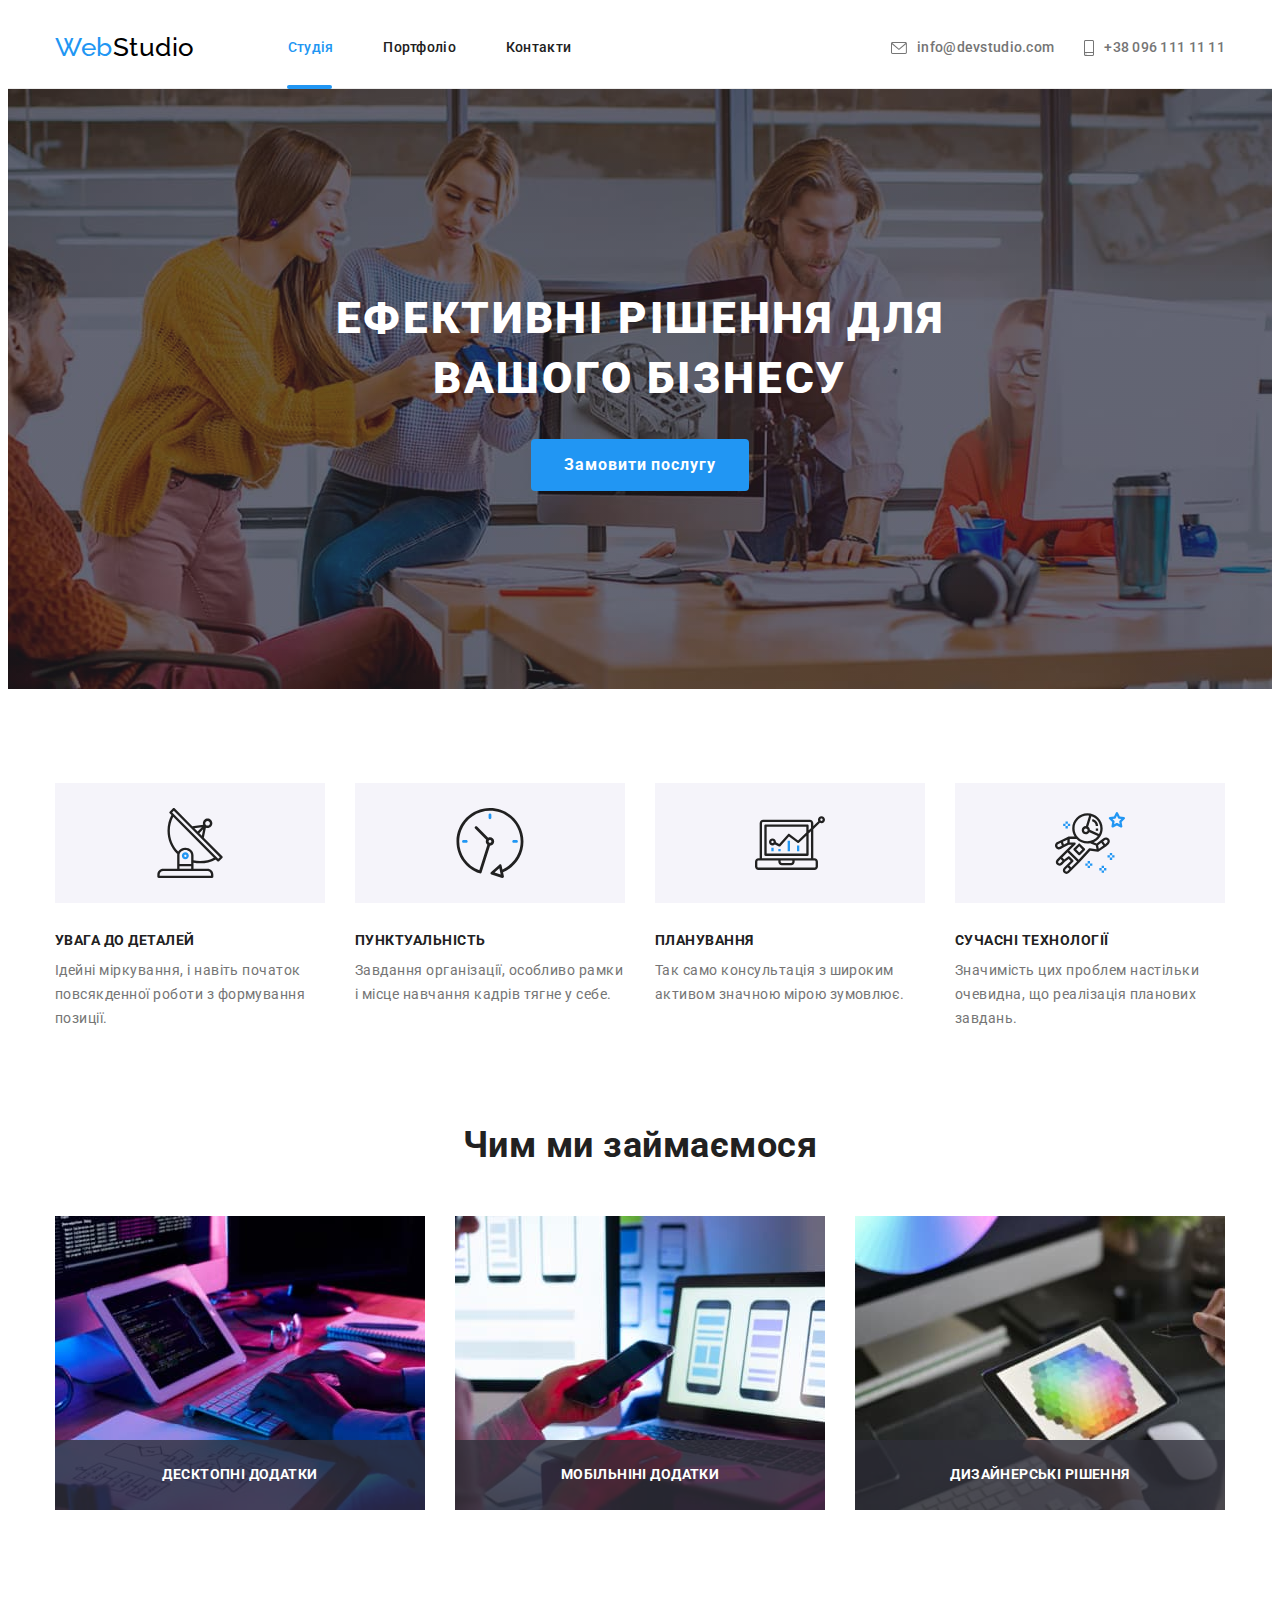
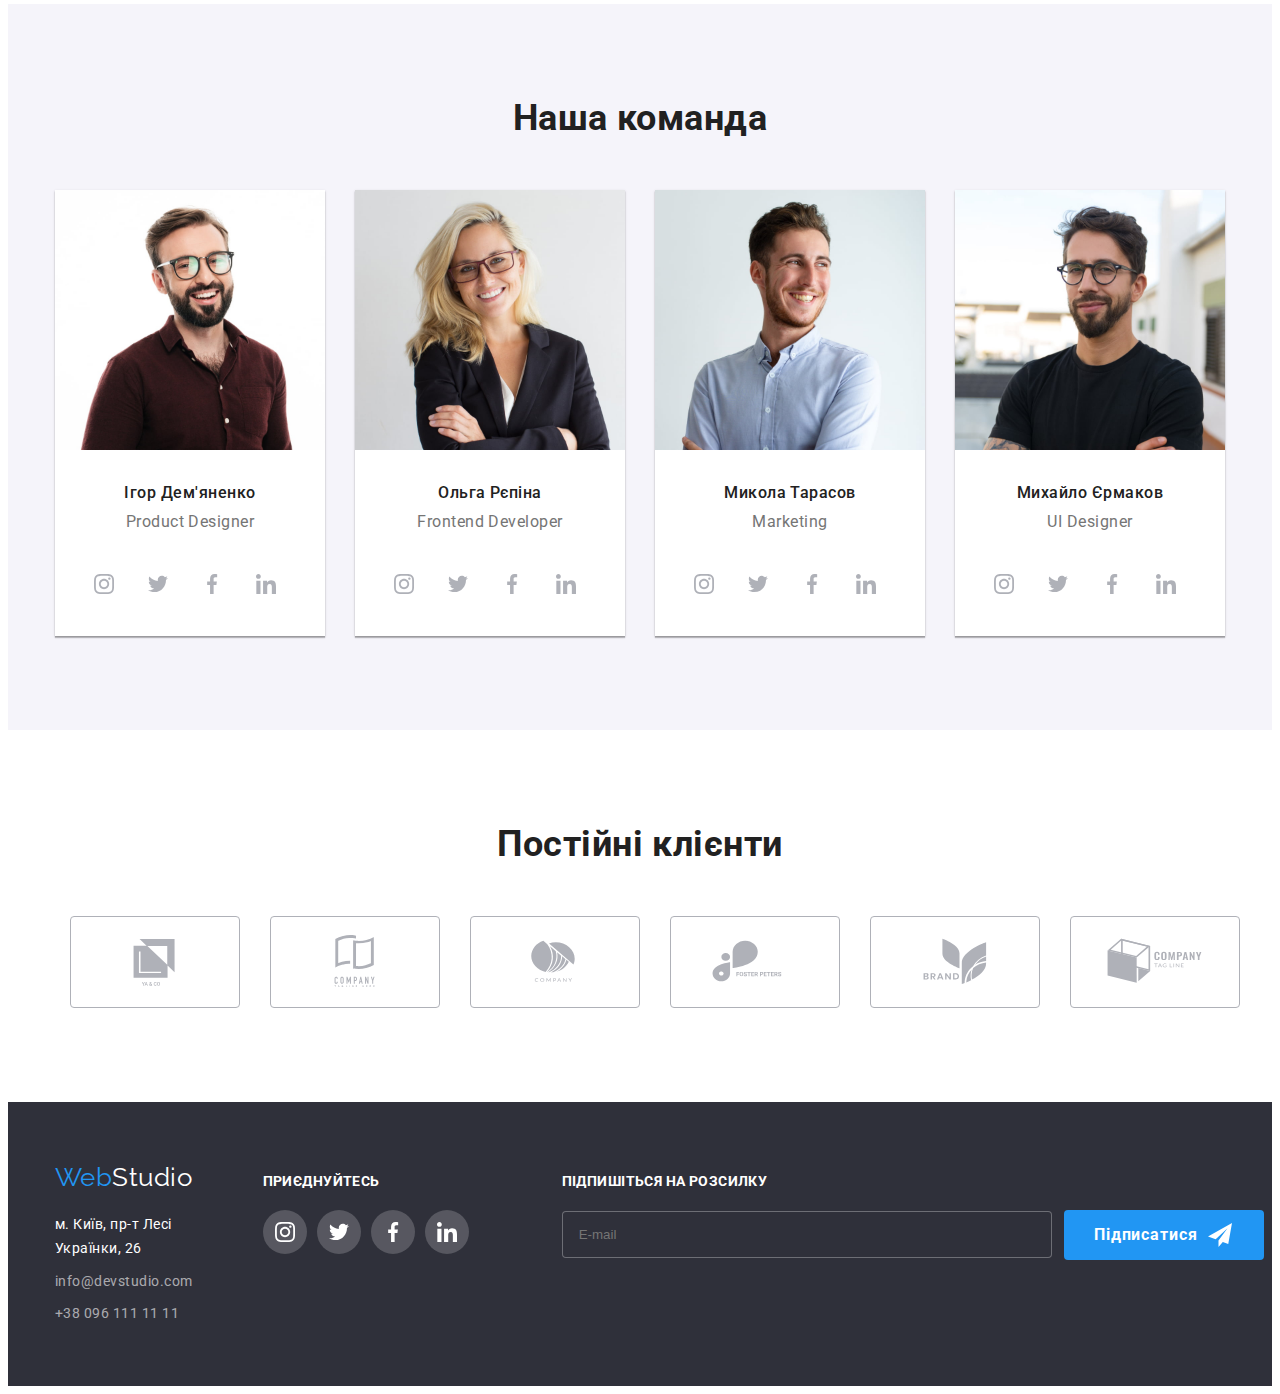
==== commit 9023b454: "corect" ====
--- a/index.html
+++ b/index.html
@@ -456,7 +456,7 @@
         <p class="footer-contact-title">підпишіться на розсилку</p>
         <div class="footer-contact">
         <label for="name"></label>
-        <input class="footer-input" type="text" name="e-mail" id="e-mail" placeholder="e-mail" class="footer-contact-mail" />
+        <input class="footer-input" type="text" name="E-mail" id="E-mail" placeholder="E-mail" class="footer-contact-mail" />
         <button type="submit" class="footer-btn">Підписатися
           <svg class="icon-send">
             <use href="./image/sprite.svg#icon-send" 
--- a/css/styles.css
+++ b/css/styles.css
@@ -944,7 +944,7 @@
 
 .form-checkbox {
   display: flex;
-  align-content: center;
+  align-items: center;
   margin-top: 20px;
   margin-bottom: 30px; 
   padding-left: 52px;
@@ -980,16 +980,19 @@
 -webkit-appearance: none;
 -moz-appearance: none;
  appearance: none;
+ position: absolute;
 }
 
 .checkbox:checked + .icon {
   background-color: var(--accent-color);
+  border-color: var(--accent-color);
   fill: var(--primary-bg-color);
   background-image: url('../image/iconcheck.svg');
   background-repeat: no-repeat;
   background-position: center;
   background-size: contain;
-  border-color: transparent;
+  background-origin: border-box;
+  /* border-color: transparent; */
   display: inline-block;
  }
 
@@ -1043,25 +1046,24 @@
   
 }
 
-/* .form-group:focus-within > .icon-modal {
-  fill: var(--accent-color);
- 
-} */
 
 .form-input:focus ~ .icon-modal,
 .form-input:hover ~ .icon-modal {
    fill: var(--accent-color);
+   transition: transform var(--transition-time);
 }
 
 .form-input:focus, 
 .form-input:hover {
   border-color: var(--accent-color);
   padding-left: 42px;
+  transition: transform var(--transition-time);
 }
 
 .icon-close:focus, 
 .icon-close:hover {
   fill: var(--accent-color);
+  transition: background-color var(--transition-time);
 }
 
 /* Styles Portfolio */
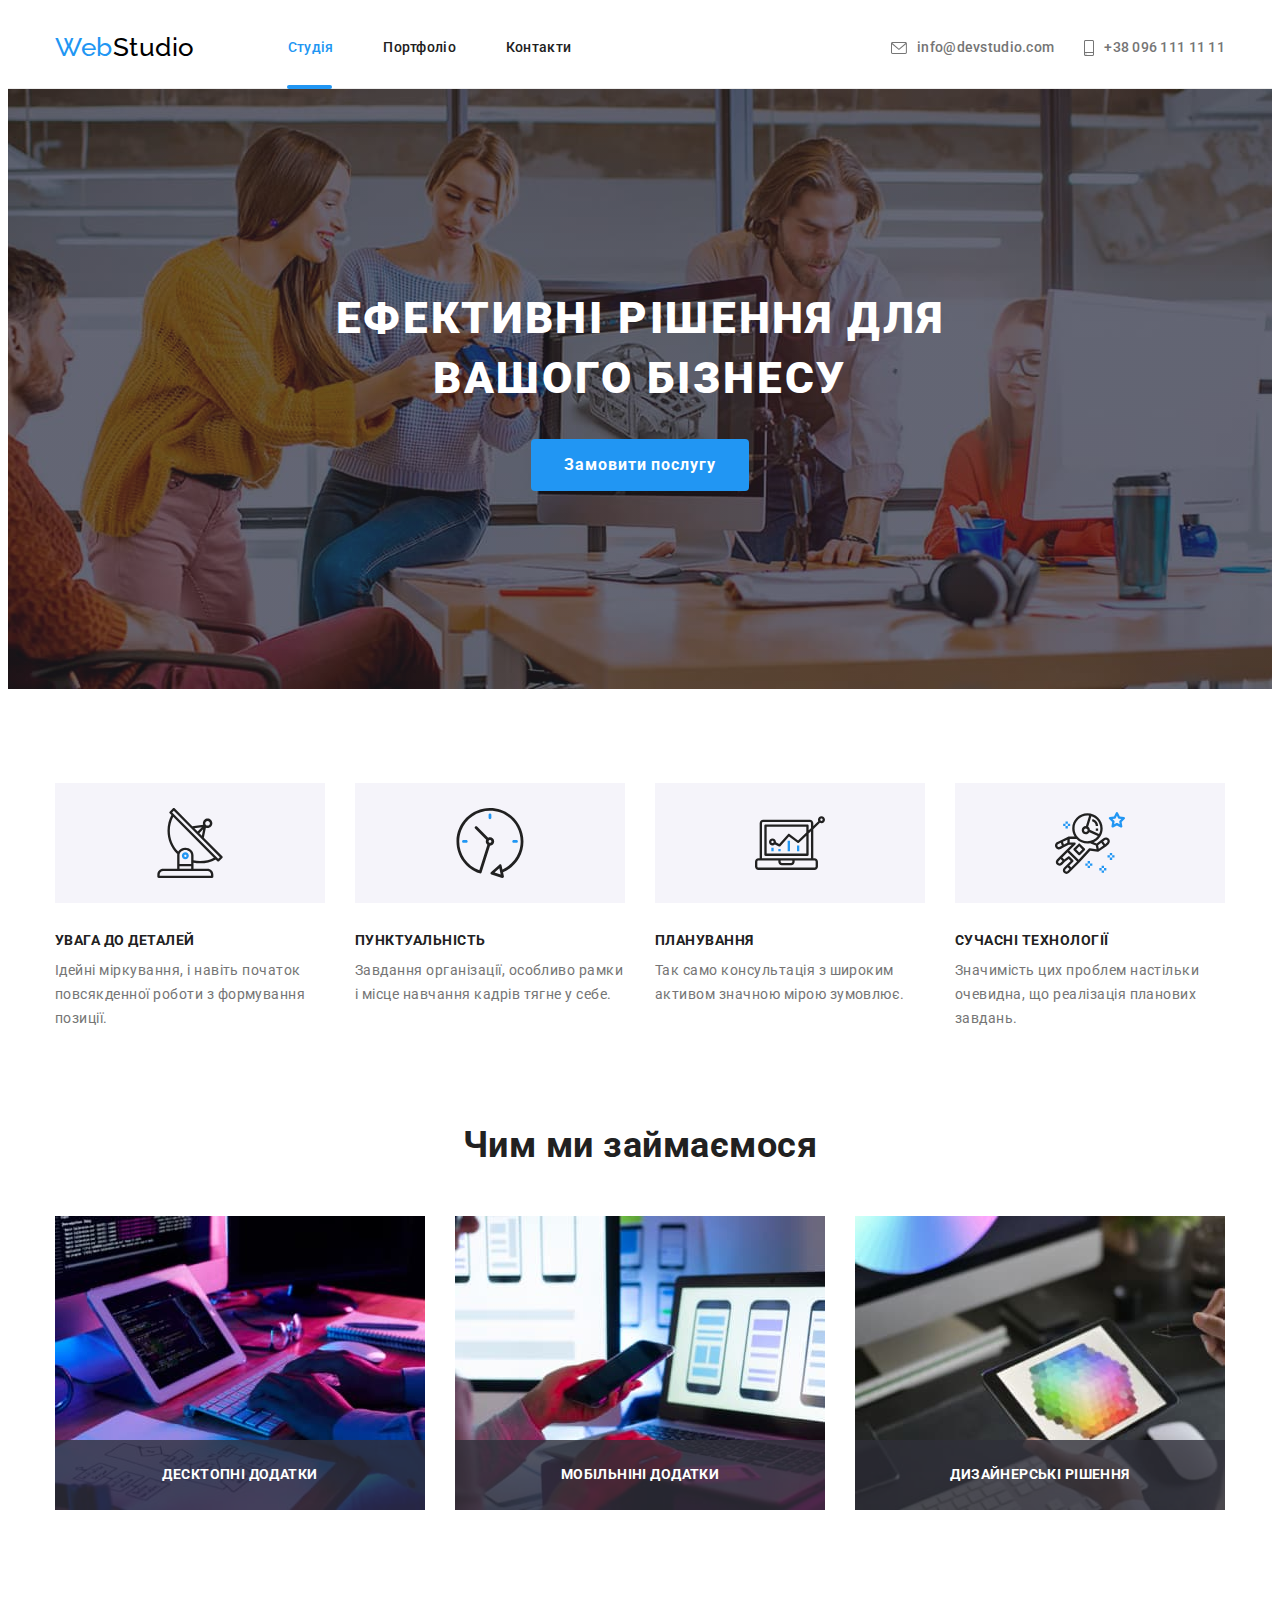
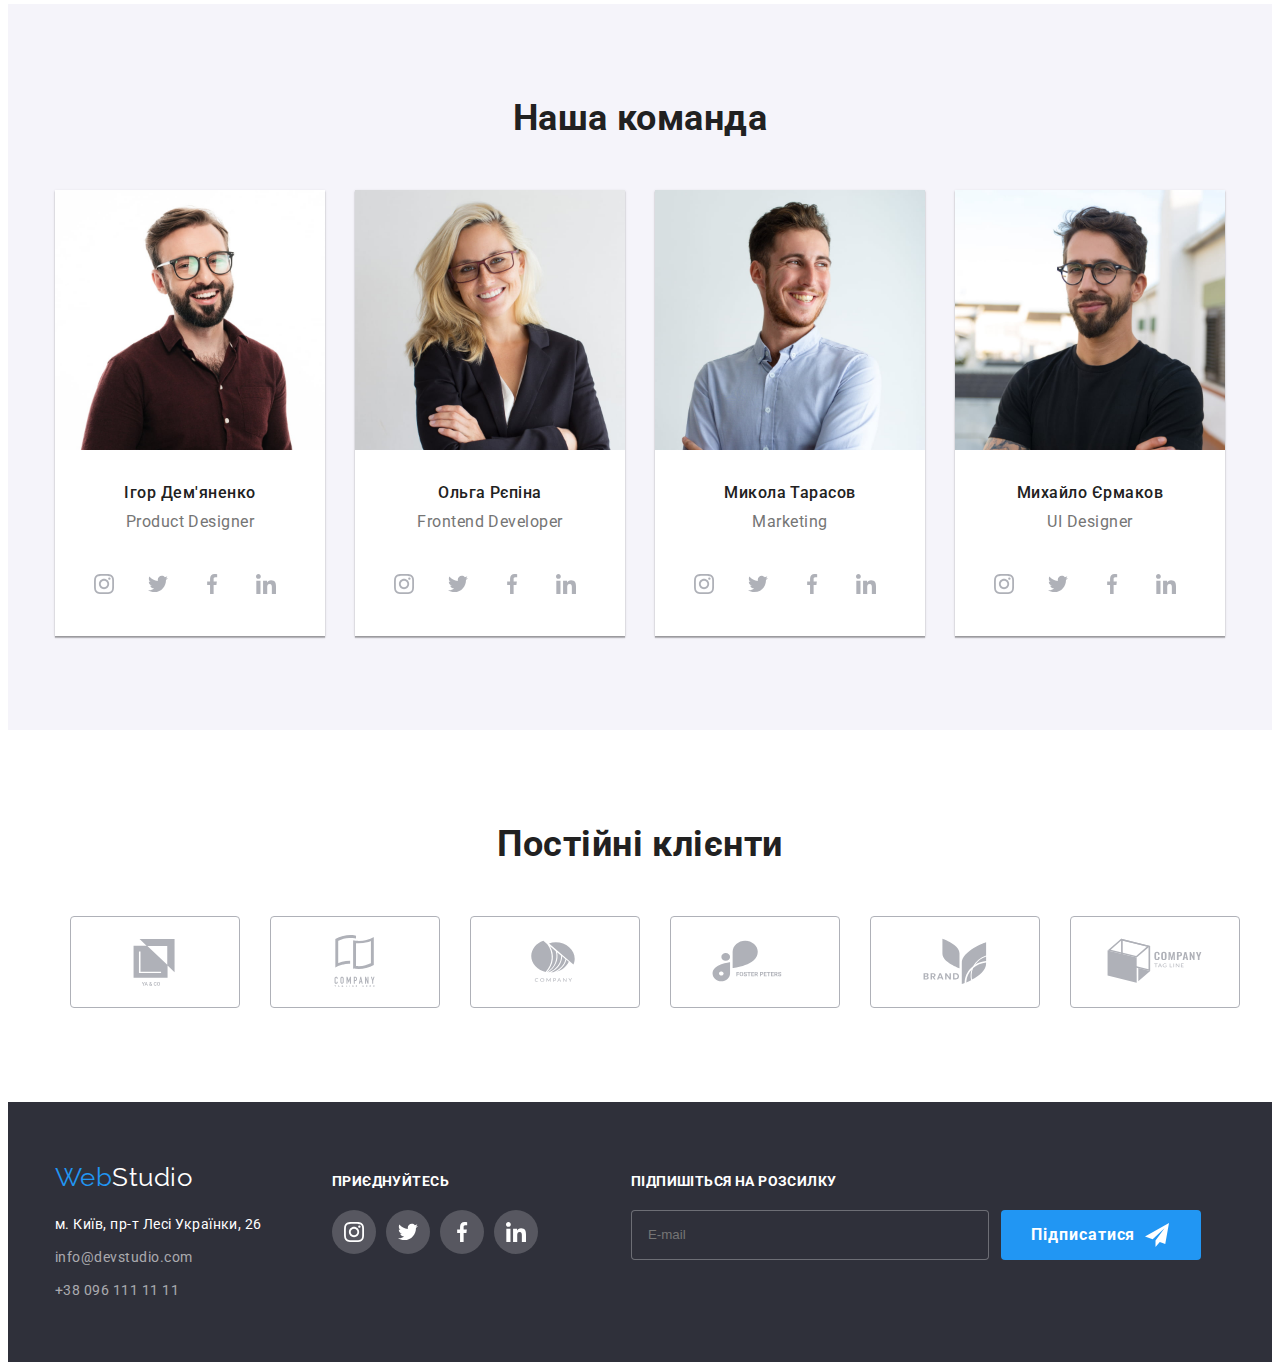
==== commit bbf5b923: "corect" ====
--- a/index.html
+++ b/index.html
@@ -156,7 +156,7 @@
               <div class="label">
                 <img src="./image/box3.jpg" alt="Планшет" width="370" />
                 <div class="label-box">
-                    <p class="label-text">дизайнерські рішення</p>
+                  <p class="label-text">дизайнерські рішення</p>
                 </div>
               </div>
             </li>
@@ -453,19 +453,27 @@
           </ul>
         </div>
         <form class="footer-form-contact">
-        <p class="footer-contact-title">підпишіться на розсилку</p>
-        <div class="footer-contact">
-        <label for="name"></label>
-        <input class="footer-input" type="text" name="E-mail" id="E-mail" placeholder="E-mail" class="footer-contact-mail" />
-        <button type="submit" class="footer-btn">Підписатися
-          <svg class="icon-send">
-            <use href="./image/sprite.svg#icon-send" 
-            width="24" 
-            height="24"></use>
-          </svg>
-        </button>
-      </div>
-      </form>
+          <p class="footer-contact-title">підпишіться на розсилку</p>
+          <div class="footer-contact">
+            <label for="name"></label>
+            <input
+              class="footer-input"
+              type="text"
+              name="E-mail"
+              id="E-mail"
+              placeholder="E-mail">
+            <button type="submit" class="footer-btn">
+              Підписатися
+              <svg class="icon-send">
+                <use
+                  href="./image/sprite.svg#icon-send"
+                  width="24"
+                  height="24"
+                ></use>
+              </svg>
+            </button>
+          </div>
+        </form>
       </div>
     </footer>
     <div class="backdrop is-hidden" data-modal>
@@ -474,48 +482,58 @@
           <h2 class="form-title">Залиште свої дані, ми вам передзвонимо</h2>
           <div class="form-group">
             <label for="name" class="form-label">Ім'я</label>
-            <input class="form-input" type="text" name="name" id="name" />
-          <svg class="icon-modal">
-            <use href="./image/sprite.svg#icon-person" 
-            width="18" 
-            height="18">
-          </use>
-          </svg>
+            <input class="form-input" type="text" name="name" id="name">
+            <svg class="icon-modal">
+              <use
+                href="./image/sprite.svg#icon-person"
+                width="18"
+                height="18"
+              ></use>
+            </svg>
           </div>
           <div class="form-group">
-          <label for="tel" class="form-label">Телефон</label>
-          <input class="form-input" type="text" name="tel" id="tel">
-          <svg class="icon-modal">
-            <use href="./image/sprite.svg#icon-phone" 
-            width="18" 
-            height="18">
-          </use>
-          </svg>
-          </div> 
+            <label for="tel" class="form-label">Телефон</label>
+            <input class="form-input" type="text" name="tel" id="tel">
+            <svg class="icon-modal">
+              <use
+                href="./image/sprite.svg#icon-phone"
+                width="18"
+                height="18"
+              ></use>
+            </svg>
+          </div>
           <div class="form-group">
-          <label for="e-mail" class="form-label">Пошта</label>
-          <input class="form-input" type="text" name="e-mail" id="e-mail" />
-          <svg class="icon-modal">
-            <use href="./image/sprite.svg#icon-email" 
-            width="18" 
-            height="18">
-          </use>
-          </svg>
-          </div> 
+            <label for="e-mail" class="form-label">Пошта</label>
+            <input class="form-input" type="text" name="e-mail" id="e-mail">
+            <svg class="icon-modal">
+              <use
+                href="./image/sprite.svg#icon-email"
+                width="18"
+                height="18"
+              ></use>
+            </svg>
+          </div>
           <div class="form-group">
-          <label class="form-comment" for="comment" class="form-label">Коментар</label>
-          <textarea class="textarea" 
-          name="comment" id="comment" rows="10" 
-          placeholder="Введіть текст"></textarea>
-          </div>
-          <label class="form-checkbox">
-          <input  class="checkbox" type="checkbox" name="" value="" />
-          <span class="icon"></span>
-          <label for="" class="checkbox-text">Погоджуюся з розсилкою та приймаю
-            <a class="checkbox-link"  href="">Умови договору</a></label>
-          </label>
+            <label class="form-comment" for="comment"
+              >Коментар</label
+            >
+            <textarea
+              class="textarea"
+              name="comment"
+              id="comment"
+              rows="10"
+              placeholder="Введіть текст"
+            ></textarea>
+          </div>
+          <div class="form-checkbox">
+            <input class="checkbox" type="checkbox" name="checkbox" value="">
+            <span class="icon"></span>
+            <label for="" class="checkbox-text"
+              >Погоджуюся з розсилкою та приймаю
+              <a class="checkbox-link" href="">Умови договору</a></label>
+          </div>
           <div class="submit">
-          <button class="submit-btn" type="submit">Відправити</button>
+            <button class="submit-btn" type="submit">Відправити</button>
           </div>
         </form>
         <button type="button" class="modal-btn" data-modal-close>
--- a/css/styles.css
+++ b/css/styles.css
@@ -738,13 +738,13 @@
 }
 
 .footer-contact-title {
-font-family: 'Roboto';
-font-style: normal;
-font-weight: 700;
-font-size: 14px;
-line-height: 1.14;
-letter-spacing: 0.03em;
-text-transform: uppercase;
+  font-family: "Roboto";
+  font-style: normal;
+  font-weight: 700;
+  font-size: 14px;
+  line-height: 1.14;
+  letter-spacing: 0.03em;
+  text-transform: uppercase;
   color: var(--primary-bg-color);
 }
 
@@ -758,7 +758,7 @@
   background-color: var(--accent-color);
   border-radius: 4px;
   border-color: transparent;
-  font-family: 'Roboto';
+  font-family: "Roboto";
   font-style: normal;
   font-weight: 700;
   font-size: 16px;
@@ -771,11 +771,10 @@
 }
 
 .footer-contact {
-    margin-top: 20px;
-    display: flex;
-    align-items: center;
-    justify-content: center;
-   
+  margin-top: 20px;
+  display: flex;
+  align-items: center;
+  justify-content: center;
 }
 
 .footer-form-contact {
@@ -784,12 +783,14 @@
 }
 
 .contact-form {
-   align-items: baseline;
-    flex-direction: column;
-  
+  align-items: baseline;
+  flex-direction: column;
 }
 
 .footer-input {
+  width: 358px;
+  height: 50px;
+  background-color: transparent;
   padding-top: 15px;
   padding-bottom: 15px;
   padding-left: 16px;
@@ -798,16 +799,9 @@
   box-sizing: border-box;
   border: 1px solid rgba(255, 255, 255, 0.3);
   border-radius: 4px;
-  background: #2F303A;
-}
-
-.footer-contact-mail {
-  width: 358px;
-  height: 50px;
-  background-color: transparent;
-  border: 1px solid rgba(255, 255, 255, 0.3);
-  border-radius: 4px;
-}
+  background: #2f303a;
+}
+
 
 .backdrop {
   position: fixed;
@@ -856,12 +850,12 @@
   justify-content: center;
   width: 18px;
   height: 18px;
- }
-
- .icon-modal {
+}
+
+.icon-modal {
   width: 18px;
   height: 18px;
- }
+}
 
 .is-hidden {
   opacity: 0;
@@ -873,27 +867,28 @@
   display: block;
   width: 528px;
   background: var(--primary-bg-color);
-  box-shadow: 0px 1px 3px rgba(0, 0, 0, 0.12), 0px 1px 1px rgba(0, 0, 0, 0.14), 0px 2px 1px rgba(0, 0, 0, 0.2);
+  box-shadow: 0px 1px 3px rgba(0, 0, 0, 0.12), 0px 1px 1px rgba(0, 0, 0, 0.14),
+    0px 2px 1px rgba(0, 0, 0, 0.2);
   border-radius: 4px;
   /* margin-left: 40px;
   margin-right: 40px; */
 }
 
 .form-title {
-display: flex;
-align-content: center;
-padding-top: 40px;
-padding-right: 39px;
-padding-left: 41px;
-margin-bottom: 30px;
-font-family: 'Roboto';
-font-style: normal;
-font-weight: 700;
-font-size: 20px;
-line-height: 1.15;
-text-align: center;
-letter-spacing: 0.03em;
-color: #212121;
+  display: flex;
+  align-content: center;
+  padding-top: 40px;
+  padding-right: 39px;
+  padding-left: 41px;
+  margin-bottom: 30px;
+  font-family: "Roboto";
+  font-style: normal;
+  font-weight: 700;
+  font-size: 20px;
+  line-height: 1.15;
+  text-align: center;
+  letter-spacing: 0.03em;
+  color: #212121;
 }
 
 .form-group {
@@ -903,7 +898,10 @@
   padding-right: 40px;
   margin-bottom: 10px;
   position: relative;
-  
+}
+
+.form-label {
+  margin-bottom: 4px;
 }
 
 .form-group input {
@@ -915,7 +913,7 @@
   border-radius: 4px;
   cursor: pointer;
 }
- 
+
 .form-group input[type="checkbox"] {
   width: 16px;
   height: 15px;
@@ -924,10 +922,13 @@
 
 .form-label {
   /* position: absolute; */
-margin-bottom: 4px;
-
-}
-   
+  margin-bottom: 4px;
+}
+
+.form-comment {
+  margin-bottom: 4px;
+}
+
 .icon-modal {
   position: absolute;
   top: 50%;
@@ -935,18 +936,17 @@
   margin-left: 12px;
   transform: translate(-50%);
   transition: transform var(--transition-time);
-} 
+}
 
 .input-checkbox {
   border-color: #212121;
 }
- 
 
 .form-checkbox {
   display: flex;
   align-items: center;
   margin-top: 20px;
-  margin-bottom: 30px; 
+  margin-bottom: 30px;
   padding-left: 52px;
   padding-right: 51px;
 }
@@ -955,7 +955,7 @@
   display: inline-block;
   align-items: center;
   margin-left: 7px;
-  font-family: 'Roboto';
+  font-family: "Roboto";
   font-style: normal;
   font-weight: 400;
   font-size: 14px;
@@ -977,25 +977,24 @@
 }
 
 .checkbox {
--webkit-appearance: none;
--moz-appearance: none;
- appearance: none;
- position: absolute;
+  -webkit-appearance: none;
+  -moz-appearance: none;
+  appearance: none;
+  position: absolute;
 }
 
 .checkbox:checked + .icon {
   background-color: var(--accent-color);
   border-color: var(--accent-color);
   fill: var(--primary-bg-color);
-  background-image: url('../image/iconcheck.svg');
+  background-image: url("../image/iconcheck.svg");
   background-repeat: no-repeat;
   background-position: center;
   background-size: contain;
   background-origin: border-box;
   /* border-color: transparent; */
   display: inline-block;
- }
-
+}
 
 .submit-btn {
   display: flex;
@@ -1003,7 +1002,7 @@
   justify-content: center;
   min-width: 200px;
   height: 50px;
-  font-family: 'Roboto';
+  font-family: "Roboto";
   font-style: normal;
   font-weight: 700;
   font-size: 16px;
@@ -1011,7 +1010,7 @@
   text-align: center;
   letter-spacing: 0.06em;
   color: var(--primary-bg-color);
-  background: #188CE8;
+  background: #188ce8;
   box-shadow: 0px 4px 4px rgba(0, 0, 0, 0.15);
   border-radius: 4px;
   border: 0;
@@ -1026,13 +1025,13 @@
 }
 
 .textarea::placeholder {
-font-family: 'Roboto';
-font-style: normal;
-font-weight: 400;
-font-size: 12px;
-line-height: 1.16;
-letter-spacing: 0.01em;
-color: rgba(117, 117, 117, 0.5);
+  font-family: "Roboto";
+  font-style: normal;
+  font-weight: 400;
+  font-size: 12px;
+  line-height: 1.16;
+  letter-spacing: 0.01em;
+  color: rgba(117, 117, 117, 0.5);
 }
 
 .textarea {
@@ -1043,24 +1042,22 @@
   box-sizing: border-box;
   border: 1px solid rgba(33, 33, 33, 0.2);
   border-radius: 4px;
-  
-}
-
+}
 
 .form-input:focus ~ .icon-modal,
 .form-input:hover ~ .icon-modal {
-   fill: var(--accent-color);
-   transition: transform var(--transition-time);
-}
-
-.form-input:focus, 
+  fill: var(--accent-color);
+  transition: transform var(--transition-time);
+}
+
+.form-input:focus,
 .form-input:hover {
   border-color: var(--accent-color);
   padding-left: 42px;
   transition: transform var(--transition-time);
 }
 
-.icon-close:focus, 
+.icon-close:focus,
 .icon-close:hover {
   fill: var(--accent-color);
   transition: background-color var(--transition-time);
